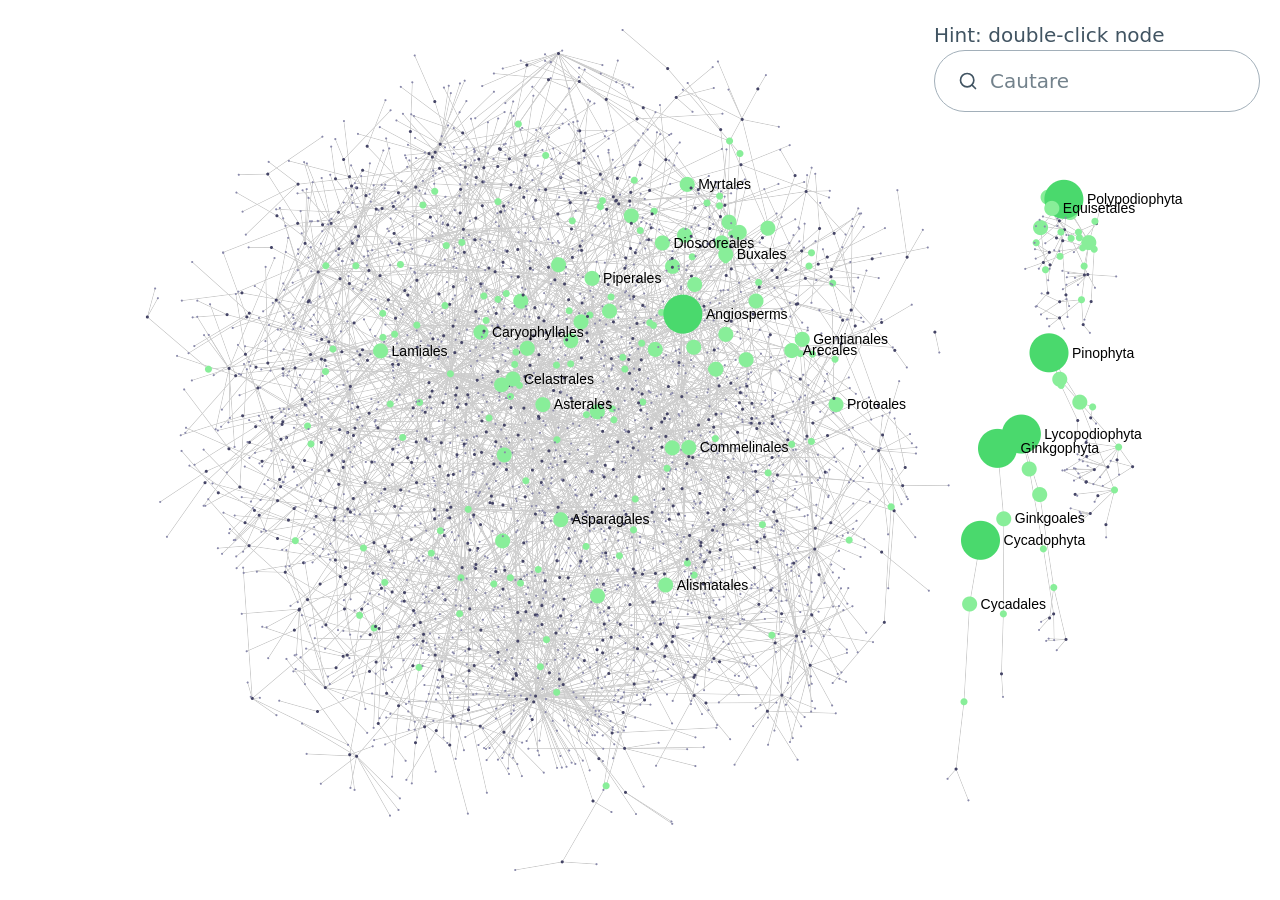
==== demo/plante/index.html @ c812eb7c "added plants demo" ====
<!DOCTYPE html>
<html lang="en">
  <head>
    <meta charset="utf-8" />
    <meta name="viewport" content="width=device-width, initial-scale=1" />

    <title>Plante RO (partial)</title>    
    <link rel="shortcut icon" href="data:image/x-icon;," type="image/x-icon">             
    <style>
      html, body {
	      height: 100%;
	      margin: 0;
      }
      #container {
        width: 100%;
        height: 100%;
        position: fixed;
        left: 0;
        top: 0;
      }      
      #search {
        position: absolute;
        right: 1em;
        top: 1em;
      }
    </style>
    <script type="module" crossorigin src="assets/index-CJ2AGxKn.js"></script>
    <link rel="stylesheet" crossorigin href="assets/index-cbaJXXWt.css">
  </head>

  <body>
    <div id="container"></div>    
    <div id="search">
      <div>Hint: double-click node</div>
      <input type="search" id="search-input" list="suggestions" placeholder="Cautare" />
      <datalist id="suggestions"></datalist>      
    </div>
  </body>
</html>
---- demo/plante/assets/index-cbaJXXWt.css ----
@charset "UTF-8";/*!
* Pico CSS v1.5.11 (https://picocss.com)
* Copyright 2019-2023 - Licensed under MIT
*/:root{--font-family:system-ui,-apple-system,"Segoe UI","Roboto","Ubuntu","Cantarell","Noto Sans",sans-serif,"Apple Color Emoji","Segoe UI Emoji","Segoe UI Symbol","Noto Color Emoji";--line-height:1.5;--font-weight:400;--font-size:16px;--border-radius:.25rem;--border-width:1px;--outline-width:3px;--spacing:1rem;--typography-spacing-vertical:1.5rem;--block-spacing-vertical:calc(var(--spacing) * 2);--block-spacing-horizontal:var(--spacing);--grid-spacing-vertical:0;--grid-spacing-horizontal:var(--spacing);--form-element-spacing-vertical:.75rem;--form-element-spacing-horizontal:1rem;--nav-element-spacing-vertical:1rem;--nav-element-spacing-horizontal:.5rem;--nav-link-spacing-vertical:.5rem;--nav-link-spacing-horizontal:.5rem;--form-label-font-weight:var(--font-weight);--transition:.2s ease-in-out;--modal-overlay-backdrop-filter:blur(.25rem)}@media (min-width:576px){:root{--font-size:17px}}@media (min-width:768px){:root{--font-size:18px}}@media (min-width:992px){:root{--font-size:19px}}@media (min-width:1200px){:root{--font-size:20px}}@media (min-width:576px){body>footer,body>header,body>main,section{--block-spacing-vertical:calc(var(--spacing) * 2.5)}}@media (min-width:768px){body>footer,body>header,body>main,section{--block-spacing-vertical:calc(var(--spacing) * 3)}}@media (min-width:992px){body>footer,body>header,body>main,section{--block-spacing-vertical:calc(var(--spacing) * 3.5)}}@media (min-width:1200px){body>footer,body>header,body>main,section{--block-spacing-vertical:calc(var(--spacing) * 4)}}@media (min-width:576px){article{--block-spacing-horizontal:calc(var(--spacing) * 1.25)}}@media (min-width:768px){article{--block-spacing-horizontal:calc(var(--spacing) * 1.5)}}@media (min-width:992px){article{--block-spacing-horizontal:calc(var(--spacing) * 1.75)}}@media (min-width:1200px){article{--block-spacing-horizontal:calc(var(--spacing) * 2)}}dialog>article{--block-spacing-vertical:calc(var(--spacing) * 2);--block-spacing-horizontal:var(--spacing)}@media (min-width:576px){dialog>article{--block-spacing-vertical:calc(var(--spacing) * 2.5);--block-spacing-horizontal:calc(var(--spacing) * 1.25)}}@media (min-width:768px){dialog>article{--block-spacing-vertical:calc(var(--spacing) * 3);--block-spacing-horizontal:calc(var(--spacing) * 1.5)}}a{--text-decoration:none}a.contrast,a.secondary{--text-decoration:underline}small{--font-size:.875em}h1,h2,h3,h4,h5,h6{--font-weight:700}h1{--font-size:2rem;--typography-spacing-vertical:3rem}h2{--font-size:1.75rem;--typography-spacing-vertical:2.625rem}h3{--font-size:1.5rem;--typography-spacing-vertical:2.25rem}h4{--font-size:1.25rem;--typography-spacing-vertical:1.874rem}h5{--font-size:1.125rem;--typography-spacing-vertical:1.6875rem}[type=checkbox],[type=radio]{--border-width:2px}[type=checkbox][role=switch],tfoot td,tfoot th,thead td,thead th{--border-width:3px}:not(thead,tfoot)>*>td{--font-size:.875em}code,kbd,pre,samp{--font-family:"Menlo","Consolas","Roboto Mono","Ubuntu Monospace","Noto Mono","Oxygen Mono","Liberation Mono",monospace,"Apple Color Emoji","Segoe UI Emoji","Segoe UI Symbol","Noto Color Emoji"}kbd{--font-weight:bolder}:root:not([data-theme=dark]),[data-theme=light]{--background-color:#fff;--color:hsl(205, 20%, 32%);--h1-color:hsl(205, 30%, 15%);--h2-color:#24333e;--h3-color:hsl(205, 25%, 23%);--h4-color:#374956;--h5-color:hsl(205, 20%, 32%);--h6-color:#4d606d;--muted-color:hsl(205, 10%, 50%);--muted-border-color:hsl(205, 20%, 94%);--primary:hsl(195, 85%, 41%);--primary-hover:hsl(195, 90%, 32%);--primary-focus:rgba(16, 149, 193, .125);--primary-inverse:#fff;--secondary:hsl(205, 15%, 41%);--secondary-hover:hsl(205, 20%, 32%);--secondary-focus:rgba(89, 107, 120, .125);--secondary-inverse:#fff;--contrast:hsl(205, 30%, 15%);--contrast-hover:#000;--contrast-focus:rgba(89, 107, 120, .125);--contrast-inverse:#fff;--mark-background-color:#fff2ca;--mark-color:#543a26;--ins-color:#388e3c;--del-color:#c62828;--blockquote-border-color:var(--muted-border-color);--blockquote-footer-color:var(--muted-color);--button-box-shadow:0 0 0 rgba(0, 0, 0, 0);--button-hover-box-shadow:0 0 0 rgba(0, 0, 0, 0);--form-element-background-color:transparent;--form-element-border-color:hsl(205, 14%, 68%);--form-element-color:var(--color);--form-element-placeholder-color:var(--muted-color);--form-element-active-background-color:transparent;--form-element-active-border-color:var(--primary);--form-element-focus-color:var(--primary-focus);--form-element-disabled-background-color:hsl(205, 18%, 86%);--form-element-disabled-border-color:hsl(205, 14%, 68%);--form-element-disabled-opacity:.5;--form-element-invalid-border-color:#c62828;--form-element-invalid-active-border-color:#d32f2f;--form-element-invalid-focus-color:rgba(211, 47, 47, .125);--form-element-valid-border-color:#388e3c;--form-element-valid-active-border-color:#43a047;--form-element-valid-focus-color:rgba(67, 160, 71, .125);--switch-background-color:hsl(205, 16%, 77%);--switch-color:var(--primary-inverse);--switch-checked-background-color:var(--primary);--range-border-color:hsl(205, 18%, 86%);--range-active-border-color:hsl(205, 16%, 77%);--range-thumb-border-color:var(--background-color);--range-thumb-color:var(--secondary);--range-thumb-hover-color:var(--secondary-hover);--range-thumb-active-color:var(--primary);--table-border-color:var(--muted-border-color);--table-row-stripped-background-color:#f6f8f9;--code-background-color:hsl(205, 20%, 94%);--code-color:var(--muted-color);--code-kbd-background-color:var(--contrast);--code-kbd-color:var(--contrast-inverse);--code-tag-color:hsl(330, 40%, 50%);--code-property-color:hsl(185, 40%, 40%);--code-value-color:hsl(40, 20%, 50%);--code-comment-color:hsl(205, 14%, 68%);--accordion-border-color:var(--muted-border-color);--accordion-close-summary-color:var(--color);--accordion-open-summary-color:var(--muted-color);--card-background-color:var(--background-color);--card-border-color:var(--muted-border-color);--card-box-shadow:.0145rem .029rem .174rem rgba(27, 40, 50, .01698),.0335rem .067rem .402rem rgba(27, 40, 50, .024),.0625rem .125rem .75rem rgba(27, 40, 50, .03),.1125rem .225rem 1.35rem rgba(27, 40, 50, .036),.2085rem .417rem 2.502rem rgba(27, 40, 50, .04302),.5rem 1rem 6rem rgba(27, 40, 50, .06),0 0 0 .0625rem rgba(27, 40, 50, .015);--card-sectionning-background-color:#fbfbfc;--dropdown-background-color:#fbfbfc;--dropdown-border-color:#e1e6eb;--dropdown-box-shadow:var(--card-box-shadow);--dropdown-color:var(--color);--dropdown-hover-background-color:hsl(205, 20%, 94%);--modal-overlay-background-color:rgba(213, 220, 226, .7);--progress-background-color:hsl(205, 18%, 86%);--progress-color:var(--primary);--loading-spinner-opacity:.5;--tooltip-background-color:var(--contrast);--tooltip-color:var(--contrast-inverse);--icon-checkbox:url("data:image/svg+xml,%3Csvg xmlns='http://www.w3.org/2000/svg' width='24' height='24' viewBox='0 0 24 24' fill='none' stroke='rgb(255, 255, 255)' stroke-width='4' stroke-linecap='round' stroke-linejoin='round'%3E%3Cpolyline points='20 6 9 17 4 12'%3E%3C/polyline%3E%3C/svg%3E");--icon-chevron:url("data:image/svg+xml,%3Csvg xmlns='http://www.w3.org/2000/svg' width='24' height='24' viewBox='0 0 24 24' fill='none' stroke='rgb(65, 84, 98)' stroke-width='2' stroke-linecap='round' stroke-linejoin='round'%3E%3Cpolyline points='6 9 12 15 18 9'%3E%3C/polyline%3E%3C/svg%3E");--icon-chevron-button:url("data:image/svg+xml,%3Csvg xmlns='http://www.w3.org/2000/svg' width='24' height='24' viewBox='0 0 24 24' fill='none' stroke='rgb(255, 255, 255)' stroke-width='2' stroke-linecap='round' stroke-linejoin='round'%3E%3Cpolyline points='6 9 12 15 18 9'%3E%3C/polyline%3E%3C/svg%3E");--icon-chevron-button-inverse:url("data:image/svg+xml,%3Csvg xmlns='http://www.w3.org/2000/svg' width='24' height='24' viewBox='0 0 24 24' fill='none' stroke='rgb(255, 255, 255)' stroke-width='2' stroke-linecap='round' stroke-linejoin='round'%3E%3Cpolyline points='6 9 12 15 18 9'%3E%3C/polyline%3E%3C/svg%3E");--icon-close:url("data:image/svg+xml,%3Csvg xmlns='http://www.w3.org/2000/svg' width='24' height='24' viewBox='0 0 24 24' fill='none' stroke='rgb(115, 130, 140)' stroke-width='4' stroke-linecap='round' stroke-linejoin='round'%3E%3Cline x1='18' y1='6' x2='6' y2='18'%3E%3C/line%3E%3Cline x1='6' y1='6' x2='18' y2='18'%3E%3C/line%3E%3C/svg%3E");--icon-date:url("data:image/svg+xml,%3Csvg xmlns='http://www.w3.org/2000/svg' width='24' height='24' viewBox='0 0 24 24' fill='none' stroke='rgb(65, 84, 98)' stroke-width='2' stroke-linecap='round' stroke-linejoin='round'%3E%3Crect x='3' y='4' width='18' height='18' rx='2' ry='2'%3E%3C/rect%3E%3Cline x1='16' y1='2' x2='16' y2='6'%3E%3C/line%3E%3Cline x1='8' y1='2' x2='8' y2='6'%3E%3C/line%3E%3Cline x1='3' y1='10' x2='21' y2='10'%3E%3C/line%3E%3C/svg%3E");--icon-invalid:url("data:image/svg+xml,%3Csvg xmlns='http://www.w3.org/2000/svg' width='24' height='24' viewBox='0 0 24 24' fill='none' stroke='rgb(198, 40, 40)' stroke-width='2' stroke-linecap='round' stroke-linejoin='round'%3E%3Ccircle cx='12' cy='12' r='10'%3E%3C/circle%3E%3Cline x1='12' y1='8' x2='12' y2='12'%3E%3C/line%3E%3Cline x1='12' y1='16' x2='12.01' y2='16'%3E%3C/line%3E%3C/svg%3E");--icon-minus:url("data:image/svg+xml,%3Csvg xmlns='http://www.w3.org/2000/svg' width='24' height='24' viewBox='0 0 24 24' fill='none' stroke='rgb(255, 255, 255)' stroke-width='4' stroke-linecap='round' stroke-linejoin='round'%3E%3Cline x1='5' y1='12' x2='19' y2='12'%3E%3C/line%3E%3C/svg%3E");--icon-search:url("data:image/svg+xml,%3Csvg xmlns='http://www.w3.org/2000/svg' width='24' height='24' viewBox='0 0 24 24' fill='none' stroke='rgb(65, 84, 98)' stroke-width='2' stroke-linecap='round' stroke-linejoin='round'%3E%3Ccircle cx='11' cy='11' r='8'%3E%3C/circle%3E%3Cline x1='21' y1='21' x2='16.65' y2='16.65'%3E%3C/line%3E%3C/svg%3E");--icon-time:url("data:image/svg+xml,%3Csvg xmlns='http://www.w3.org/2000/svg' width='24' height='24' viewBox='0 0 24 24' fill='none' stroke='rgb(65, 84, 98)' stroke-width='2' stroke-linecap='round' stroke-linejoin='round'%3E%3Ccircle cx='12' cy='12' r='10'%3E%3C/circle%3E%3Cpolyline points='12 6 12 12 16 14'%3E%3C/polyline%3E%3C/svg%3E");--icon-valid:url("data:image/svg+xml,%3Csvg xmlns='http://www.w3.org/2000/svg' width='24' height='24' viewBox='0 0 24 24' fill='none' stroke='rgb(56, 142, 60)' stroke-width='3' stroke-linecap='round' stroke-linejoin='round'%3E%3Cpolyline points='20 6 9 17 4 12'%3E%3C/polyline%3E%3C/svg%3E");color-scheme:light}@media only screen and (prefers-color-scheme:dark){:root:not([data-theme]){--background-color:#11191f;--color:hsl(205, 16%, 77%);--h1-color:hsl(205, 20%, 94%);--h2-color:#e1e6eb;--h3-color:hsl(205, 18%, 86%);--h4-color:#c8d1d8;--h5-color:hsl(205, 16%, 77%);--h6-color:#afbbc4;--muted-color:hsl(205, 10%, 50%);--muted-border-color:#1f2d38;--primary:hsl(195, 85%, 41%);--primary-hover:hsl(195, 80%, 50%);--primary-focus:rgba(16, 149, 193, .25);--primary-inverse:#fff;--secondary:hsl(205, 15%, 41%);--secondary-hover:hsl(205, 10%, 50%);--secondary-focus:rgba(115, 130, 140, .25);--secondary-inverse:#fff;--contrast:hsl(205, 20%, 94%);--contrast-hover:#fff;--contrast-focus:rgba(115, 130, 140, .25);--contrast-inverse:#000;--mark-background-color:#d1c284;--mark-color:#11191f;--ins-color:#388e3c;--del-color:#c62828;--blockquote-border-color:var(--muted-border-color);--blockquote-footer-color:var(--muted-color);--button-box-shadow:0 0 0 rgba(0, 0, 0, 0);--button-hover-box-shadow:0 0 0 rgba(0, 0, 0, 0);--form-element-background-color:#11191f;--form-element-border-color:#374956;--form-element-color:var(--color);--form-element-placeholder-color:var(--muted-color);--form-element-active-background-color:var(--form-element-background-color);--form-element-active-border-color:var(--primary);--form-element-focus-color:var(--primary-focus);--form-element-disabled-background-color:hsl(205, 25%, 23%);--form-element-disabled-border-color:hsl(205, 20%, 32%);--form-element-disabled-opacity:.5;--form-element-invalid-border-color:#b71c1c;--form-element-invalid-active-border-color:#c62828;--form-element-invalid-focus-color:rgba(198, 40, 40, .25);--form-element-valid-border-color:#2e7d32;--form-element-valid-active-border-color:#388e3c;--form-element-valid-focus-color:rgba(56, 142, 60, .25);--switch-background-color:#374956;--switch-color:var(--primary-inverse);--switch-checked-background-color:var(--primary);--range-border-color:#24333e;--range-active-border-color:hsl(205, 25%, 23%);--range-thumb-border-color:var(--background-color);--range-thumb-color:var(--secondary);--range-thumb-hover-color:var(--secondary-hover);--range-thumb-active-color:var(--primary);--table-border-color:var(--muted-border-color);--table-row-stripped-background-color:rgba(115, 130, 140, .05);--code-background-color:#18232c;--code-color:var(--muted-color);--code-kbd-background-color:var(--contrast);--code-kbd-color:var(--contrast-inverse);--code-tag-color:hsl(330, 30%, 50%);--code-property-color:hsl(185, 30%, 50%);--code-value-color:hsl(40, 10%, 50%);--code-comment-color:#4d606d;--accordion-border-color:var(--muted-border-color);--accordion-active-summary-color:var(--primary);--accordion-close-summary-color:var(--color);--accordion-open-summary-color:var(--muted-color);--card-background-color:#141e26;--card-border-color:var(--card-background-color);--card-box-shadow:.0145rem .029rem .174rem rgba(0, 0, 0, .01698),.0335rem .067rem .402rem rgba(0, 0, 0, .024),.0625rem .125rem .75rem rgba(0, 0, 0, .03),.1125rem .225rem 1.35rem rgba(0, 0, 0, .036),.2085rem .417rem 2.502rem rgba(0, 0, 0, .04302),.5rem 1rem 6rem rgba(0, 0, 0, .06),0 0 0 .0625rem rgba(0, 0, 0, .015);--card-sectionning-background-color:#18232c;--dropdown-background-color:hsl(205, 30%, 15%);--dropdown-border-color:#24333e;--dropdown-box-shadow:var(--card-box-shadow);--dropdown-color:var(--color);--dropdown-hover-background-color:rgba(36, 51, 62, .75);--modal-overlay-background-color:rgba(36, 51, 62, .8);--progress-background-color:#24333e;--progress-color:var(--primary);--loading-spinner-opacity:.5;--tooltip-background-color:var(--contrast);--tooltip-color:var(--contrast-inverse);--icon-checkbox:url("data:image/svg+xml,%3Csvg xmlns='http://www.w3.org/2000/svg' width='24' height='24' viewBox='0 0 24 24' fill='none' stroke='rgb(255, 255, 255)' stroke-width='4' stroke-linecap='round' stroke-linejoin='round'%3E%3Cpolyline points='20 6 9 17 4 12'%3E%3C/polyline%3E%3C/svg%3E");--icon-chevron:url("data:image/svg+xml,%3Csvg xmlns='http://www.w3.org/2000/svg' width='24' height='24' viewBox='0 0 24 24' fill='none' stroke='rgb(162, 175, 185)' stroke-width='2' stroke-linecap='round' stroke-linejoin='round'%3E%3Cpolyline points='6 9 12 15 18 9'%3E%3C/polyline%3E%3C/svg%3E");--icon-chevron-button:url("data:image/svg+xml,%3Csvg xmlns='http://www.w3.org/2000/svg' width='24' height='24' viewBox='0 0 24 24' fill='none' stroke='rgb(255, 255, 255)' stroke-width='2' stroke-linecap='round' stroke-linejoin='round'%3E%3Cpolyline points='6 9 12 15 18 9'%3E%3C/polyline%3E%3C/svg%3E");--icon-chevron-button-inverse:url("data:image/svg+xml,%3Csvg xmlns='http://www.w3.org/2000/svg' width='24' height='24' viewBox='0 0 24 24' fill='none' stroke='rgb(0, 0, 0)' stroke-width='2' stroke-linecap='round' stroke-linejoin='round'%3E%3Cpolyline points='6 9 12 15 18 9'%3E%3C/polyline%3E%3C/svg%3E");--icon-close:url("data:image/svg+xml,%3Csvg xmlns='http://www.w3.org/2000/svg' width='24' height='24' viewBox='0 0 24 24' fill='none' stroke='rgb(115, 130, 140)' stroke-width='4' stroke-linecap='round' stroke-linejoin='round'%3E%3Cline x1='18' y1='6' x2='6' y2='18'%3E%3C/line%3E%3Cline x1='6' y1='6' x2='18' y2='18'%3E%3C/line%3E%3C/svg%3E");--icon-date:url("data:image/svg+xml,%3Csvg xmlns='http://www.w3.org/2000/svg' width='24' height='24' viewBox='0 0 24 24' fill='none' stroke='rgb(162, 175, 185)' stroke-width='2' stroke-linecap='round' stroke-linejoin='round'%3E%3Crect x='3' y='4' width='18' height='18' rx='2' ry='2'%3E%3C/rect%3E%3Cline x1='16' y1='2' x2='16' y2='6'%3E%3C/line%3E%3Cline x1='8' y1='2' x2='8' y2='6'%3E%3C/line%3E%3Cline x1='3' y1='10' x2='21' y2='10'%3E%3C/line%3E%3C/svg%3E");--icon-invalid:url("data:image/svg+xml,%3Csvg xmlns='http://www.w3.org/2000/svg' width='24' height='24' viewBox='0 0 24 24' fill='none' stroke='rgb(183, 28, 28)' stroke-width='2' stroke-linecap='round' stroke-linejoin='round'%3E%3Ccircle cx='12' cy='12' r='10'%3E%3C/circle%3E%3Cline x1='12' y1='8' x2='12' y2='12'%3E%3C/line%3E%3Cline x1='12' y1='16' x2='12.01' y2='16'%3E%3C/line%3E%3C/svg%3E");--icon-minus:url("data:image/svg+xml,%3Csvg xmlns='http://www.w3.org/2000/svg' width='24' height='24' viewBox='0 0 24 24' fill='none' stroke='rgb(255, 255, 255)' stroke-width='4' stroke-linecap='round' stroke-linejoin='round'%3E%3Cline x1='5' y1='12' x2='19' y2='12'%3E%3C/line%3E%3C/svg%3E");--icon-search:url("data:image/svg+xml,%3Csvg xmlns='http://www.w3.org/2000/svg' width='24' height='24' viewBox='0 0 24 24' fill='none' stroke='rgb(162, 175, 185)' stroke-width='2' stroke-linecap='round' stroke-linejoin='round'%3E%3Ccircle cx='11' cy='11' r='8'%3E%3C/circle%3E%3Cline x1='21' y1='21' x2='16.65' y2='16.65'%3E%3C/line%3E%3C/svg%3E");--icon-time:url("data:image/svg+xml,%3Csvg xmlns='http://www.w3.org/2000/svg' width='24' height='24' viewBox='0 0 24 24' fill='none' stroke='rgb(162, 175, 185)' stroke-width='2' stroke-linecap='round' stroke-linejoin='round'%3E%3Ccircle cx='12' cy='12' r='10'%3E%3C/circle%3E%3Cpolyline points='12 6 12 12 16 14'%3E%3C/polyline%3E%3C/svg%3E");--icon-valid:url("data:image/svg+xml,%3Csvg xmlns='http://www.w3.org/2000/svg' width='24' height='24' viewBox='0 0 24 24' fill='none' stroke='rgb(46, 125, 50)' stroke-width='3' stroke-linecap='round' stroke-linejoin='round'%3E%3Cpolyline points='20 6 9 17 4 12'%3E%3C/polyline%3E%3C/svg%3E");color-scheme:dark}}[data-theme=dark]{--background-color:#11191f;--color:hsl(205, 16%, 77%);--h1-color:hsl(205, 20%, 94%);--h2-color:#e1e6eb;--h3-color:hsl(205, 18%, 86%);--h4-color:#c8d1d8;--h5-color:hsl(205, 16%, 77%);--h6-color:#afbbc4;--muted-color:hsl(205, 10%, 50%);--muted-border-color:#1f2d38;--primary:hsl(195, 85%, 41%);--primary-hover:hsl(195, 80%, 50%);--primary-focus:rgba(16, 149, 193, .25);--primary-inverse:#fff;--secondary:hsl(205, 15%, 41%);--secondary-hover:hsl(205, 10%, 50%);--secondary-focus:rgba(115, 130, 140, .25);--secondary-inverse:#fff;--contrast:hsl(205, 20%, 94%);--contrast-hover:#fff;--contrast-focus:rgba(115, 130, 140, .25);--contrast-inverse:#000;--mark-background-color:#d1c284;--mark-color:#11191f;--ins-color:#388e3c;--del-color:#c62828;--blockquote-border-color:var(--muted-border-color);--blockquote-footer-color:var(--muted-color);--button-box-shadow:0 0 0 rgba(0, 0, 0, 0);--button-hover-box-shadow:0 0 0 rgba(0, 0, 0, 0);--form-element-background-color:#11191f;--form-element-border-color:#374956;--form-element-color:var(--color);--form-element-placeholder-color:var(--muted-color);--form-element-active-background-color:var(--form-element-background-color);--form-element-active-border-color:var(--primary);--form-element-focus-color:var(--primary-focus);--form-element-disabled-background-color:hsl(205, 25%, 23%);--form-element-disabled-border-color:hsl(205, 20%, 32%);--form-element-disabled-opacity:.5;--form-element-invalid-border-color:#b71c1c;--form-element-invalid-active-border-color:#c62828;--form-element-invalid-focus-color:rgba(198, 40, 40, .25);--form-element-valid-border-color:#2e7d32;--form-element-valid-active-border-color:#388e3c;--form-element-valid-focus-color:rgba(56, 142, 60, .25);--switch-background-color:#374956;--switch-color:var(--primary-inverse);--switch-checked-background-color:var(--primary);--range-border-color:#24333e;--range-active-border-color:hsl(205, 25%, 23%);--range-thumb-border-color:var(--background-color);--range-thumb-color:var(--secondary);--range-thumb-hover-color:var(--secondary-hover);--range-thumb-active-color:var(--primary);--table-border-color:var(--muted-border-color);--table-row-stripped-background-color:rgba(115, 130, 140, .05);--code-background-color:#18232c;--code-color:var(--muted-color);--code-kbd-background-color:var(--contrast);--code-kbd-color:var(--contrast-inverse);--code-tag-color:hsl(330, 30%, 50%);--code-property-color:hsl(185, 30%, 50%);--code-value-color:hsl(40, 10%, 50%);--code-comment-color:#4d606d;--accordion-border-color:var(--muted-border-color);--accordion-active-summary-color:var(--primary);--accordion-close-summary-color:var(--color);--accordion-open-summary-color:var(--muted-color);--card-background-color:#141e26;--card-border-color:var(--card-background-color);--card-box-shadow:.0145rem .029rem .174rem rgba(0, 0, 0, .01698),.0335rem .067rem .402rem rgba(0, 0, 0, .024),.0625rem .125rem .75rem rgba(0, 0, 0, .03),.1125rem .225rem 1.35rem rgba(0, 0, 0, .036),.2085rem .417rem 2.502rem rgba(0, 0, 0, .04302),.5rem 1rem 6rem rgba(0, 0, 0, .06),0 0 0 .0625rem rgba(0, 0, 0, .015);--card-sectionning-background-color:#18232c;--dropdown-background-color:hsl(205, 30%, 15%);--dropdown-border-color:#24333e;--dropdown-box-shadow:var(--card-box-shadow);--dropdown-color:var(--color);--dropdown-hover-background-color:rgba(36, 51, 62, .75);--modal-overlay-background-color:rgba(36, 51, 62, .8);--progress-background-color:#24333e;--progress-color:var(--primary);--loading-spinner-opacity:.5;--tooltip-background-color:var(--contrast);--tooltip-color:var(--contrast-inverse);--icon-checkbox:url("data:image/svg+xml,%3Csvg xmlns='http://www.w3.org/2000/svg' width='24' height='24' viewBox='0 0 24 24' fill='none' stroke='rgb(255, 255, 255)' stroke-width='4' stroke-linecap='round' stroke-linejoin='round'%3E%3Cpolyline points='20 6 9 17 4 12'%3E%3C/polyline%3E%3C/svg%3E");--icon-chevron:url("data:image/svg+xml,%3Csvg xmlns='http://www.w3.org/2000/svg' width='24' height='24' viewBox='0 0 24 24' fill='none' stroke='rgb(162, 175, 185)' stroke-width='2' stroke-linecap='round' stroke-linejoin='round'%3E%3Cpolyline points='6 9 12 15 18 9'%3E%3C/polyline%3E%3C/svg%3E");--icon-chevron-button:url("data:image/svg+xml,%3Csvg xmlns='http://www.w3.org/2000/svg' width='24' height='24' viewBox='0 0 24 24' fill='none' stroke='rgb(255, 255, 255)' stroke-width='2' stroke-linecap='round' stroke-linejoin='round'%3E%3Cpolyline points='6 9 12 15 18 9'%3E%3C/polyline%3E%3C/svg%3E");--icon-chevron-button-inverse:url("data:image/svg+xml,%3Csvg xmlns='http://www.w3.org/2000/svg' width='24' height='24' viewBox='0 0 24 24' fill='none' stroke='rgb(0, 0, 0)' stroke-width='2' stroke-linecap='round' stroke-linejoin='round'%3E%3Cpolyline points='6 9 12 15 18 9'%3E%3C/polyline%3E%3C/svg%3E");--icon-close:url("data:image/svg+xml,%3Csvg xmlns='http://www.w3.org/2000/svg' width='24' height='24' viewBox='0 0 24 24' fill='none' stroke='rgb(115, 130, 140)' stroke-width='4' stroke-linecap='round' stroke-linejoin='round'%3E%3Cline x1='18' y1='6' x2='6' y2='18'%3E%3C/line%3E%3Cline x1='6' y1='6' x2='18' y2='18'%3E%3C/line%3E%3C/svg%3E");--icon-date:url("data:image/svg+xml,%3Csvg xmlns='http://www.w3.org/2000/svg' width='24' height='24' viewBox='0 0 24 24' fill='none' stroke='rgb(162, 175, 185)' stroke-width='2' stroke-linecap='round' stroke-linejoin='round'%3E%3Crect x='3' y='4' width='18' height='18' rx='2' ry='2'%3E%3C/rect%3E%3Cline x1='16' y1='2' x2='16' y2='6'%3E%3C/line%3E%3Cline x1='8' y1='2' x2='8' y2='6'%3E%3C/line%3E%3Cline x1='3' y1='10' x2='21' y2='10'%3E%3C/line%3E%3C/svg%3E");--icon-invalid:url("data:image/svg+xml,%3Csvg xmlns='http://www.w3.org/2000/svg' width='24' height='24' viewBox='0 0 24 24' fill='none' stroke='rgb(183, 28, 28)' stroke-width='2' stroke-linecap='round' stroke-linejoin='round'%3E%3Ccircle cx='12' cy='12' r='10'%3E%3C/circle%3E%3Cline x1='12' y1='8' x2='12' y2='12'%3E%3C/line%3E%3Cline x1='12' y1='16' x2='12.01' y2='16'%3E%3C/line%3E%3C/svg%3E");--icon-minus:url("data:image/svg+xml,%3Csvg xmlns='http://www.w3.org/2000/svg' width='24' height='24' viewBox='0 0 24 24' fill='none' stroke='rgb(255, 255, 255)' stroke-width='4' stroke-linecap='round' stroke-linejoin='round'%3E%3Cline x1='5' y1='12' x2='19' y2='12'%3E%3C/line%3E%3C/svg%3E");--icon-search:url("data:image/svg+xml,%3Csvg xmlns='http://www.w3.org/2000/svg' width='24' height='24' viewBox='0 0 24 24' fill='none' stroke='rgb(162, 175, 185)' stroke-width='2' stroke-linecap='round' stroke-linejoin='round'%3E%3Ccircle cx='11' cy='11' r='8'%3E%3C/circle%3E%3Cline x1='21' y1='21' x2='16.65' y2='16.65'%3E%3C/line%3E%3C/svg%3E");--icon-time:url("data:image/svg+xml,%3Csvg xmlns='http://www.w3.org/2000/svg' width='24' height='24' viewBox='0 0 24 24' fill='none' stroke='rgb(162, 175, 185)' stroke-width='2' stroke-linecap='round' stroke-linejoin='round'%3E%3Ccircle cx='12' cy='12' r='10'%3E%3C/circle%3E%3Cpolyline points='12 6 12 12 16 14'%3E%3C/polyline%3E%3C/svg%3E");--icon-valid:url("data:image/svg+xml,%3Csvg xmlns='http://www.w3.org/2000/svg' width='24' height='24' viewBox='0 0 24 24' fill='none' stroke='rgb(46, 125, 50)' stroke-width='3' stroke-linecap='round' stroke-linejoin='round'%3E%3Cpolyline points='20 6 9 17 4 12'%3E%3C/polyline%3E%3C/svg%3E");color-scheme:dark}[type=checkbox],[type=radio],[type=range],progress{accent-color:var(--primary)}*,:after,:before{box-sizing:border-box;background-repeat:no-repeat}:after,:before{text-decoration:inherit;vertical-align:inherit}:where(:root){-webkit-tap-highlight-color:transparent;-webkit-text-size-adjust:100%;-moz-text-size-adjust:100%;text-size-adjust:100%;background-color:var(--background-color);color:var(--color);font-weight:var(--font-weight);font-size:var(--font-size);line-height:var(--line-height);font-family:var(--font-family);text-rendering:optimizeLegibility;overflow-wrap:break-word;cursor:default;-moz-tab-size:4;-o-tab-size:4;tab-size:4}main{display:block}body{width:100%;margin:0}body>footer,body>header,body>main{width:100%;margin-right:auto;margin-left:auto;padding:var(--block-spacing-vertical) 0}.container,.container-fluid{width:100%;margin-right:auto;margin-left:auto;padding-right:var(--spacing);padding-left:var(--spacing)}@media (min-width:576px){.container{max-width:510px;padding-right:0;padding-left:0}}@media (min-width:768px){.container{max-width:700px}}@media (min-width:992px){.container{max-width:920px}}@media (min-width:1200px){.container{max-width:1130px}}section{margin-bottom:var(--block-spacing-vertical)}.grid{grid-column-gap:var(--grid-spacing-horizontal);grid-row-gap:var(--grid-spacing-vertical);display:grid;grid-template-columns:1fr;margin:0}@media (min-width:992px){.grid{grid-template-columns:repeat(auto-fit,minmax(0%,1fr))}}.grid>*{min-width:0}figure{display:block;margin:0;padding:0;overflow-x:auto}figure figcaption{padding:calc(var(--spacing) * .5) 0;color:var(--muted-color)}b,strong{font-weight:bolder}sub,sup{position:relative;font-size:.75em;line-height:0;vertical-align:baseline}sub{bottom:-.25em}sup{top:-.5em}address,blockquote,dl,figure,form,ol,p,pre,table,ul{margin-top:0;margin-bottom:var(--typography-spacing-vertical);color:var(--color);font-style:normal;font-weight:var(--font-weight);font-size:var(--font-size)}[role=link],a{--color:var(--primary);--background-color:transparent;outline:0;background-color:var(--background-color);color:var(--color);-webkit-text-decoration:var(--text-decoration);text-decoration:var(--text-decoration);transition:background-color var(--transition),color var(--transition),box-shadow var(--transition),-webkit-text-decoration var(--transition);transition:background-color var(--transition),color var(--transition),text-decoration var(--transition),box-shadow var(--transition);transition:background-color var(--transition),color var(--transition),text-decoration var(--transition),box-shadow var(--transition),-webkit-text-decoration var(--transition)}[role=link]:is([aria-current],:hover,:active,:focus),a:is([aria-current],:hover,:active,:focus){--color:var(--primary-hover);--text-decoration:underline}[role=link]:focus,a:focus{--background-color:var(--primary-focus)}[role=link].secondary,a.secondary{--color:var(--secondary)}[role=link].secondary:is([aria-current],:hover,:active,:focus),a.secondary:is([aria-current],:hover,:active,:focus){--color:var(--secondary-hover)}[role=link].secondary:focus,a.secondary:focus{--background-color:var(--secondary-focus)}[role=link].contrast,a.contrast{--color:var(--contrast)}[role=link].contrast:is([aria-current],:hover,:active,:focus),a.contrast:is([aria-current],:hover,:active,:focus){--color:var(--contrast-hover)}[role=link].contrast:focus,a.contrast:focus{--background-color:var(--contrast-focus)}h1,h2,h3,h4,h5,h6{margin-top:0;margin-bottom:var(--typography-spacing-vertical);color:var(--color);font-weight:var(--font-weight);font-size:var(--font-size);font-family:var(--font-family)}h1{--color:var(--h1-color)}h2{--color:var(--h2-color)}h3{--color:var(--h3-color)}h4{--color:var(--h4-color)}h5{--color:var(--h5-color)}h6{--color:var(--h6-color)}:where(address,blockquote,dl,figure,form,ol,p,pre,table,ul)~:is(h1,h2,h3,h4,h5,h6){margin-top:var(--typography-spacing-vertical)}.headings,hgroup{margin-bottom:var(--typography-spacing-vertical)}.headings>*,hgroup>*{margin-bottom:0}.headings>:last-child,hgroup>:last-child{--color:var(--muted-color);--font-weight:unset;font-size:1rem;font-family:unset}p{margin-bottom:var(--typography-spacing-vertical)}small{font-size:var(--font-size)}:where(dl,ol,ul){padding-right:0;padding-left:var(--spacing);padding-inline-start:var(--spacing);padding-inline-end:0}:where(dl,ol,ul) li{margin-bottom:calc(var(--typography-spacing-vertical) * .25)}:where(dl,ol,ul) :is(dl,ol,ul){margin:0;margin-top:calc(var(--typography-spacing-vertical) * .25)}ul li{list-style:square}mark{padding:.125rem .25rem;background-color:var(--mark-background-color);color:var(--mark-color);vertical-align:baseline}blockquote{display:block;margin:var(--typography-spacing-vertical) 0;padding:var(--spacing);border-right:none;border-left:.25rem solid var(--blockquote-border-color);border-inline-start:.25rem solid var(--blockquote-border-color);border-inline-end:none}blockquote footer{margin-top:calc(var(--typography-spacing-vertical) * .5);color:var(--blockquote-footer-color)}abbr[title]{border-bottom:1px dotted;text-decoration:none;cursor:help}ins{color:var(--ins-color);text-decoration:none}del{color:var(--del-color)}::-moz-selection{background-color:var(--primary-focus)}::selection{background-color:var(--primary-focus)}:where(audio,canvas,iframe,img,svg,video){vertical-align:middle}audio,video{display:inline-block}audio:not([controls]){display:none;height:0}:where(iframe){border-style:none}img{max-width:100%;height:auto;border-style:none}:where(svg:not([fill])){fill:currentColor}svg:not(:root){overflow:hidden}button{margin:0;overflow:visible;font-family:inherit;text-transform:none}[type=button],[type=reset],[type=submit],button{-webkit-appearance:button}button{display:block;width:100%;margin-bottom:var(--spacing)}[role=button]{display:inline-block;text-decoration:none}[role=button],button,input[type=button],input[type=reset],input[type=submit]{--background-color:var(--primary);--border-color:var(--primary);--color:var(--primary-inverse);--box-shadow:var(--button-box-shadow, 0 0 0 rgba(0, 0, 0, 0));padding:var(--form-element-spacing-vertical) var(--form-element-spacing-horizontal);border:var(--border-width) solid var(--border-color);border-radius:var(--border-radius);outline:0;background-color:var(--background-color);box-shadow:var(--box-shadow);color:var(--color);font-weight:var(--font-weight);font-size:1rem;line-height:var(--line-height);text-align:center;cursor:pointer;transition:background-color var(--transition),border-color var(--transition),color var(--transition),box-shadow var(--transition)}[role=button]:is([aria-current],:hover,:active,:focus),button:is([aria-current],:hover,:active,:focus),input[type=button]:is([aria-current],:hover,:active,:focus),input[type=reset]:is([aria-current],:hover,:active,:focus),input[type=submit]:is([aria-current],:hover,:active,:focus){--background-color:var(--primary-hover);--border-color:var(--primary-hover);--box-shadow:var(--button-hover-box-shadow, 0 0 0 rgba(0, 0, 0, 0));--color:var(--primary-inverse)}[role=button]:focus,button:focus,input[type=button]:focus,input[type=reset]:focus,input[type=submit]:focus{--box-shadow:var(--button-hover-box-shadow, 0 0 0 rgba(0, 0, 0, 0)),0 0 0 var(--outline-width) var(--primary-focus)}:is(button,input[type=submit],input[type=button],[role=button]).secondary,input[type=reset]{--background-color:var(--secondary);--border-color:var(--secondary);--color:var(--secondary-inverse);cursor:pointer}:is(button,input[type=submit],input[type=button],[role=button]).secondary:is([aria-current],:hover,:active,:focus),input[type=reset]:is([aria-current],:hover,:active,:focus){--background-color:var(--secondary-hover);--border-color:var(--secondary-hover);--color:var(--secondary-inverse)}:is(button,input[type=submit],input[type=button],[role=button]).secondary:focus,input[type=reset]:focus{--box-shadow:var(--button-hover-box-shadow, 0 0 0 rgba(0, 0, 0, 0)),0 0 0 var(--outline-width) var(--secondary-focus)}:is(button,input[type=submit],input[type=button],[role=button]).contrast{--background-color:var(--contrast);--border-color:var(--contrast);--color:var(--contrast-inverse)}:is(button,input[type=submit],input[type=button],[role=button]).contrast:is([aria-current],:hover,:active,:focus){--background-color:var(--contrast-hover);--border-color:var(--contrast-hover);--color:var(--contrast-inverse)}:is(button,input[type=submit],input[type=button],[role=button]).contrast:focus{--box-shadow:var(--button-hover-box-shadow, 0 0 0 rgba(0, 0, 0, 0)),0 0 0 var(--outline-width) var(--contrast-focus)}:is(button,input[type=submit],input[type=button],[role=button]).outline,input[type=reset].outline{--background-color:transparent;--color:var(--primary)}:is(button,input[type=submit],input[type=button],[role=button]).outline:is([aria-current],:hover,:active,:focus),input[type=reset].outline:is([aria-current],:hover,:active,:focus){--background-color:transparent;--color:var(--primary-hover)}:is(button,input[type=submit],input[type=button],[role=button]).outline.secondary,input[type=reset].outline{--color:var(--secondary)}:is(button,input[type=submit],input[type=button],[role=button]).outline.secondary:is([aria-current],:hover,:active,:focus),input[type=reset].outline:is([aria-current],:hover,:active,:focus){--color:var(--secondary-hover)}:is(button,input[type=submit],input[type=button],[role=button]).outline.contrast{--color:var(--contrast)}:is(button,input[type=submit],input[type=button],[role=button]).outline.contrast:is([aria-current],:hover,:active,:focus){--color:var(--contrast-hover)}:where(button,[type=submit],[type=button],[type=reset],[role=button])[disabled],:where(fieldset[disabled]) :is(button,[type=submit],[type=button],[type=reset],[role=button]),a[role=button]:not([href]){opacity:.5;pointer-events:none}input,optgroup,select,textarea{margin:0;font-size:1rem;line-height:var(--line-height);font-family:inherit;letter-spacing:inherit}input{overflow:visible}select{text-transform:none}legend{max-width:100%;padding:0;color:inherit;white-space:normal}textarea{overflow:auto}[type=checkbox],[type=radio]{padding:0}::-webkit-inner-spin-button,::-webkit-outer-spin-button{height:auto}[type=search]{-webkit-appearance:textfield;outline-offset:-2px}[type=search]::-webkit-search-decoration{-webkit-appearance:none}::-webkit-file-upload-button{-webkit-appearance:button;font:inherit}::-moz-focus-inner{padding:0;border-style:none}:-moz-focusring{outline:0}:-moz-ui-invalid{box-shadow:none}::-ms-expand{display:none}[type=file],[type=range]{padding:0;border-width:0}input:not([type=checkbox],[type=radio],[type=range]){height:calc(1rem * var(--line-height) + var(--form-element-spacing-vertical) * 2 + var(--border-width) * 2)}fieldset{margin:0;margin-bottom:var(--spacing);padding:0;border:0}fieldset legend,label{display:block;margin-bottom:calc(var(--spacing) * .25);font-weight:var(--form-label-font-weight,var(--font-weight))}input:not([type=checkbox],[type=radio]),select,textarea{width:100%}input:not([type=checkbox],[type=radio],[type=range],[type=file]),select,textarea{-webkit-appearance:none;-moz-appearance:none;appearance:none;padding:var(--form-element-spacing-vertical) var(--form-element-spacing-horizontal)}input,select,textarea{--background-color:var(--form-element-background-color);--border-color:var(--form-element-border-color);--color:var(--form-element-color);--box-shadow:none;border:var(--border-width) solid var(--border-color);border-radius:var(--border-radius);outline:0;background-color:var(--background-color);box-shadow:var(--box-shadow);color:var(--color);font-weight:var(--font-weight);transition:background-color var(--transition),border-color var(--transition),color var(--transition),box-shadow var(--transition)}:where(select,textarea):is(:active,:focus),input:not([type=submit],[type=button],[type=reset],[type=checkbox],[type=radio],[readonly]):is(:active,:focus){--background-color:var(--form-element-active-background-color)}:where(select,textarea):is(:active,:focus),input:not([type=submit],[type=button],[type=reset],[role=switch],[readonly]):is(:active,:focus){--border-color:var(--form-element-active-border-color)}input:not([type=submit],[type=button],[type=reset],[type=range],[type=file],[readonly]):focus,select:focus,textarea:focus{--box-shadow:0 0 0 var(--outline-width) var(--form-element-focus-color)}:where(fieldset[disabled]) :is(input:not([type=submit],[type=button],[type=reset]),select,textarea),input:not([type=submit],[type=button],[type=reset])[disabled],select[disabled],textarea[disabled]{--background-color:var(--form-element-disabled-background-color);--border-color:var(--form-element-disabled-border-color);opacity:var(--form-element-disabled-opacity);pointer-events:none}:where(input,select,textarea):not([type=checkbox],[type=radio],[type=date],[type=datetime-local],[type=month],[type=time],[type=week])[aria-invalid]{padding-right:calc(var(--form-element-spacing-horizontal) + 1.5rem)!important;padding-left:var(--form-element-spacing-horizontal);padding-inline-start:var(--form-element-spacing-horizontal)!important;padding-inline-end:calc(var(--form-element-spacing-horizontal) + 1.5rem)!important;background-position:center right .75rem;background-size:1rem auto;background-repeat:no-repeat}:where(input,select,textarea):not([type=checkbox],[type=radio],[type=date],[type=datetime-local],[type=month],[type=time],[type=week])[aria-invalid=false]{background-image:var(--icon-valid)}:where(input,select,textarea):not([type=checkbox],[type=radio],[type=date],[type=datetime-local],[type=month],[type=time],[type=week])[aria-invalid=true]{background-image:var(--icon-invalid)}:where(input,select,textarea)[aria-invalid=false]{--border-color:var(--form-element-valid-border-color)}:where(input,select,textarea)[aria-invalid=false]:is(:active,:focus){--border-color:var(--form-element-valid-active-border-color)!important;--box-shadow:0 0 0 var(--outline-width) var(--form-element-valid-focus-color)!important}:where(input,select,textarea)[aria-invalid=true]{--border-color:var(--form-element-invalid-border-color)}:where(input,select,textarea)[aria-invalid=true]:is(:active,:focus){--border-color:var(--form-element-invalid-active-border-color)!important;--box-shadow:0 0 0 var(--outline-width) var(--form-element-invalid-focus-color)!important}[dir=rtl] :where(input,select,textarea):not([type=checkbox],[type=radio]):is([aria-invalid],[aria-invalid=true],[aria-invalid=false]){background-position:center left .75rem}input::-webkit-input-placeholder,input::placeholder,select:invalid,textarea::-webkit-input-placeholder,textarea::placeholder{color:var(--form-element-placeholder-color);opacity:1}input:not([type=checkbox],[type=radio]),select,textarea{margin-bottom:var(--spacing)}select::-ms-expand{border:0;background-color:transparent}select:not([multiple],[size]){padding-right:calc(var(--form-element-spacing-horizontal) + 1.5rem);padding-left:var(--form-element-spacing-horizontal);padding-inline-start:var(--form-element-spacing-horizontal);padding-inline-end:calc(var(--form-element-spacing-horizontal) + 1.5rem);background-image:var(--icon-chevron);background-position:center right .75rem;background-size:1rem auto;background-repeat:no-repeat}[dir=rtl] select:not([multiple],[size]){background-position:center left .75rem}:where(input,select,textarea,.grid)+small{display:block;width:100%;margin-top:calc(var(--spacing) * -.75);margin-bottom:var(--spacing);color:var(--muted-color)}label>:where(input,select,textarea){margin-top:calc(var(--spacing) * .25)}[type=checkbox],[type=radio]{-webkit-appearance:none;-moz-appearance:none;appearance:none;width:1.25em;height:1.25em;margin-top:-.125em;margin-right:.375em;margin-left:0;margin-inline-start:0;margin-inline-end:.375em;border-width:var(--border-width);font-size:inherit;vertical-align:middle;cursor:pointer}[type=checkbox]::-ms-check,[type=radio]::-ms-check{display:none}[type=checkbox]:checked,[type=checkbox]:checked:active,[type=checkbox]:checked:focus,[type=radio]:checked,[type=radio]:checked:active,[type=radio]:checked:focus{--background-color:var(--primary);--border-color:var(--primary);background-image:var(--icon-checkbox);background-position:center;background-size:.75em auto;background-repeat:no-repeat}[type=checkbox]~label,[type=radio]~label{display:inline-block;margin-right:.375em;margin-bottom:0;cursor:pointer}[type=checkbox]:indeterminate{--background-color:var(--primary);--border-color:var(--primary);background-image:var(--icon-minus);background-position:center;background-size:.75em auto;background-repeat:no-repeat}[type=radio]{border-radius:50%}[type=radio]:checked,[type=radio]:checked:active,[type=radio]:checked:focus{--background-color:var(--primary-inverse);border-width:.35em;background-image:none}[type=checkbox][role=switch]{--background-color:var(--switch-background-color);--border-color:var(--switch-background-color);--color:var(--switch-color);width:2.25em;height:1.25em;border:var(--border-width) solid var(--border-color);border-radius:1.25em;background-color:var(--background-color);line-height:1.25em}[type=checkbox][role=switch]:focus{--background-color:var(--switch-background-color);--border-color:var(--switch-background-color)}[type=checkbox][role=switch]:checked{--background-color:var(--switch-checked-background-color);--border-color:var(--switch-checked-background-color)}[type=checkbox][role=switch]:before{display:block;width:calc(1.25em - (var(--border-width) * 2));height:100%;border-radius:50%;background-color:var(--color);content:"";transition:margin .1s ease-in-out}[type=checkbox][role=switch]:checked{background-image:none}[type=checkbox][role=switch]:checked:before{margin-left:calc(1.125em - var(--border-width));margin-inline-start:calc(1.125em - var(--border-width))}[type=checkbox]:checked[aria-invalid=false],[type=checkbox][aria-invalid=false],[type=checkbox][role=switch]:checked[aria-invalid=false],[type=checkbox][role=switch][aria-invalid=false],[type=radio]:checked[aria-invalid=false],[type=radio][aria-invalid=false]{--border-color:var(--form-element-valid-border-color)}[type=checkbox]:checked[aria-invalid=true],[type=checkbox][aria-invalid=true],[type=checkbox][role=switch]:checked[aria-invalid=true],[type=checkbox][role=switch][aria-invalid=true],[type=radio]:checked[aria-invalid=true],[type=radio][aria-invalid=true]{--border-color:var(--form-element-invalid-border-color)}[type=color]::-webkit-color-swatch-wrapper{padding:0}[type=color]::-moz-focus-inner{padding:0}[type=color]::-webkit-color-swatch{border:0;border-radius:calc(var(--border-radius) * .5)}[type=color]::-moz-color-swatch{border:0;border-radius:calc(var(--border-radius) * .5)}input:not([type=checkbox],[type=radio],[type=range],[type=file]):is([type=date],[type=datetime-local],[type=month],[type=time],[type=week]){--icon-position:.75rem;--icon-width:1rem;padding-right:calc(var(--icon-width) + var(--icon-position));background-image:var(--icon-date);background-position:center right var(--icon-position);background-size:var(--icon-width) auto;background-repeat:no-repeat}input:not([type=checkbox],[type=radio],[type=range],[type=file])[type=time]{background-image:var(--icon-time)}[type=date]::-webkit-calendar-picker-indicator,[type=datetime-local]::-webkit-calendar-picker-indicator,[type=month]::-webkit-calendar-picker-indicator,[type=time]::-webkit-calendar-picker-indicator,[type=week]::-webkit-calendar-picker-indicator{width:var(--icon-width);margin-right:calc(var(--icon-width) * -1);margin-left:var(--icon-position);opacity:0}[dir=rtl] :is([type=date],[type=datetime-local],[type=month],[type=time],[type=week]){text-align:right}@-moz-document url-prefix(){[type=date],[type=datetime-local],[type=month],[type=time],[type=week]{padding-right:var(--form-element-spacing-horizontal)!important;background-image:none!important}}[type=file]{--color:var(--muted-color);padding:calc(var(--form-element-spacing-vertical) * .5) 0;border:0;border-radius:0;background:0 0}[type=file]::file-selector-button{--background-color:var(--secondary);--border-color:var(--secondary);--color:var(--secondary-inverse);margin-right:calc(var(--spacing)/ 2);margin-left:0;margin-inline-start:0;margin-inline-end:calc(var(--spacing)/ 2);padding:calc(var(--form-element-spacing-vertical) * .5) calc(var(--form-element-spacing-horizontal) * .5);border:var(--border-width) solid var(--border-color);border-radius:var(--border-radius);outline:0;background-color:var(--background-color);box-shadow:var(--box-shadow);color:var(--color);font-weight:var(--font-weight);font-size:1rem;line-height:var(--line-height);text-align:center;cursor:pointer;transition:background-color var(--transition),border-color var(--transition),color var(--transition),box-shadow var(--transition)}[type=file]::file-selector-button:is(:hover,:active,:focus){--background-color:var(--secondary-hover);--border-color:var(--secondary-hover)}[type=file]::-webkit-file-upload-button{--background-color:var(--secondary);--border-color:var(--secondary);--color:var(--secondary-inverse);margin-right:calc(var(--spacing)/ 2);margin-left:0;margin-inline-start:0;margin-inline-end:calc(var(--spacing)/ 2);padding:calc(var(--form-element-spacing-vertical) * .5) calc(var(--form-element-spacing-horizontal) * .5);border:var(--border-width) solid var(--border-color);border-radius:var(--border-radius);outline:0;background-color:var(--background-color);box-shadow:var(--box-shadow);color:var(--color);font-weight:var(--font-weight);font-size:1rem;line-height:var(--line-height);text-align:center;cursor:pointer;-webkit-transition:background-color var(--transition),border-color var(--transition),color var(--transition),box-shadow var(--transition);transition:background-color var(--transition),border-color var(--transition),color var(--transition),box-shadow var(--transition)}[type=file]::-webkit-file-upload-button:is(:hover,:active,:focus){--background-color:var(--secondary-hover);--border-color:var(--secondary-hover)}[type=file]::-ms-browse{--background-color:var(--secondary);--border-color:var(--secondary);--color:var(--secondary-inverse);margin-right:calc(var(--spacing)/ 2);margin-left:0;margin-inline-start:0;margin-inline-end:calc(var(--spacing)/ 2);padding:calc(var(--form-element-spacing-vertical) * .5) calc(var(--form-element-spacing-horizontal) * .5);border:var(--border-width) solid var(--border-color);border-radius:var(--border-radius);outline:0;background-color:var(--background-color);box-shadow:var(--box-shadow);color:var(--color);font-weight:var(--font-weight);font-size:1rem;line-height:var(--line-height);text-align:center;cursor:pointer;-ms-transition:background-color var(--transition),border-color var(--transition),color var(--transition),box-shadow var(--transition);transition:background-color var(--transition),border-color var(--transition),color var(--transition),box-shadow var(--transition)}[type=file]::-ms-browse:is(:hover,:active,:focus){--background-color:var(--secondary-hover);--border-color:var(--secondary-hover)}[type=range]{-webkit-appearance:none;-moz-appearance:none;appearance:none;width:100%;height:1.25rem;background:0 0}[type=range]::-webkit-slider-runnable-track{width:100%;height:.25rem;border-radius:var(--border-radius);background-color:var(--range-border-color);-webkit-transition:background-color var(--transition),box-shadow var(--transition);transition:background-color var(--transition),box-shadow var(--transition)}[type=range]::-moz-range-track{width:100%;height:.25rem;border-radius:var(--border-radius);background-color:var(--range-border-color);-moz-transition:background-color var(--transition),box-shadow var(--transition);transition:background-color var(--transition),box-shadow var(--transition)}[type=range]::-ms-track{width:100%;height:.25rem;border-radius:var(--border-radius);background-color:var(--range-border-color);-ms-transition:background-color var(--transition),box-shadow var(--transition);transition:background-color var(--transition),box-shadow var(--transition)}[type=range]::-webkit-slider-thumb{-webkit-appearance:none;width:1.25rem;height:1.25rem;margin-top:-.5rem;border:2px solid var(--range-thumb-border-color);border-radius:50%;background-color:var(--range-thumb-color);cursor:pointer;-webkit-transition:background-color var(--transition),transform var(--transition);transition:background-color var(--transition),transform var(--transition)}[type=range]::-moz-range-thumb{-webkit-appearance:none;width:1.25rem;height:1.25rem;margin-top:-.5rem;border:2px solid var(--range-thumb-border-color);border-radius:50%;background-color:var(--range-thumb-color);cursor:pointer;-moz-transition:background-color var(--transition),transform var(--transition);transition:background-color var(--transition),transform var(--transition)}[type=range]::-ms-thumb{-webkit-appearance:none;width:1.25rem;height:1.25rem;margin-top:-.5rem;border:2px solid var(--range-thumb-border-color);border-radius:50%;background-color:var(--range-thumb-color);cursor:pointer;-ms-transition:background-color var(--transition),transform var(--transition);transition:background-color var(--transition),transform var(--transition)}[type=range]:focus,[type=range]:hover{--range-border-color:var(--range-active-border-color);--range-thumb-color:var(--range-thumb-hover-color)}[type=range]:active{--range-thumb-color:var(--range-thumb-active-color)}[type=range]:active::-webkit-slider-thumb{transform:scale(1.25)}[type=range]:active::-moz-range-thumb{transform:scale(1.25)}[type=range]:active::-ms-thumb{transform:scale(1.25)}input:not([type=checkbox],[type=radio],[type=range],[type=file])[type=search]{padding-inline-start:calc(var(--form-element-spacing-horizontal) + 1.75rem);border-radius:5rem;background-image:var(--icon-search);background-position:center left 1.125rem;background-size:1rem auto;background-repeat:no-repeat}input:not([type=checkbox],[type=radio],[type=range],[type=file])[type=search][aria-invalid]{padding-inline-start:calc(var(--form-element-spacing-horizontal) + 1.75rem)!important;background-position:center left 1.125rem,center right .75rem}input:not([type=checkbox],[type=radio],[type=range],[type=file])[type=search][aria-invalid=false]{background-image:var(--icon-search),var(--icon-valid)}input:not([type=checkbox],[type=radio],[type=range],[type=file])[type=search][aria-invalid=true]{background-image:var(--icon-search),var(--icon-invalid)}[type=search]::-webkit-search-cancel-button{-webkit-appearance:none;display:none}[dir=rtl] :where(input):not([type=checkbox],[type=radio],[type=range],[type=file])[type=search]{background-position:center right 1.125rem}[dir=rtl] :where(input):not([type=checkbox],[type=radio],[type=range],[type=file])[type=search][aria-invalid]{background-position:center right 1.125rem,center left .75rem}:where(table){width:100%;border-collapse:collapse;border-spacing:0;text-indent:0}td,th{padding:calc(var(--spacing)/ 2) var(--spacing);border-bottom:var(--border-width) solid var(--table-border-color);color:var(--color);font-weight:var(--font-weight);font-size:var(--font-size);text-align:left;text-align:start}tfoot td,tfoot th{border-top:var(--border-width) solid var(--table-border-color);border-bottom:0}table[role=grid] tbody tr:nth-child(odd){background-color:var(--table-row-stripped-background-color)}code,kbd,pre,samp{font-size:.875em;font-family:var(--font-family)}pre{-ms-overflow-style:scrollbar;overflow:auto}code,kbd,pre{border-radius:var(--border-radius);background:var(--code-background-color);color:var(--code-color);font-weight:var(--font-weight);line-height:initial}code,kbd{display:inline-block;padding:.375rem .5rem}pre{display:block;margin-bottom:var(--spacing);overflow-x:auto}pre>code{display:block;padding:var(--spacing);background:0 0;font-size:14px;line-height:var(--line-height)}code b{color:var(--code-tag-color);font-weight:var(--font-weight)}code i{color:var(--code-property-color);font-style:normal}code u{color:var(--code-value-color);text-decoration:none}code em{color:var(--code-comment-color);font-style:normal}kbd{background-color:var(--code-kbd-background-color);color:var(--code-kbd-color);vertical-align:baseline}hr{height:0;border:0;border-top:1px solid var(--muted-border-color);color:inherit}[hidden],template{display:none!important}canvas{display:inline-block}details{display:block;margin-bottom:var(--spacing);padding-bottom:var(--spacing);border-bottom:var(--border-width) solid var(--accordion-border-color)}details summary{line-height:1rem;list-style-type:none;cursor:pointer;transition:color var(--transition)}details summary:not([role]){color:var(--accordion-close-summary-color)}details summary::-webkit-details-marker{display:none}details summary::marker{display:none}details summary::-moz-list-bullet{list-style-type:none}details summary:after{display:block;width:1rem;height:1rem;margin-inline-start:calc(var(--spacing,1rem) * .5);float:right;transform:rotate(-90deg);background-image:var(--icon-chevron);background-position:right center;background-size:1rem auto;background-repeat:no-repeat;content:"";transition:transform var(--transition)}details summary:focus{outline:0}details summary:focus:not([role=button]){color:var(--accordion-active-summary-color)}details summary[role=button]{width:100%;text-align:left}details summary[role=button]:after{height:calc(1rem * var(--line-height,1.5));background-image:var(--icon-chevron-button)}details summary[role=button]:not(.outline).contrast:after{background-image:var(--icon-chevron-button-inverse)}details[open]>summary{margin-bottom:calc(var(--spacing))}details[open]>summary:not([role]):not(:focus){color:var(--accordion-open-summary-color)}details[open]>summary:after{transform:rotate(0)}[dir=rtl] details summary{text-align:right}[dir=rtl] details summary:after{float:left;background-position:left center}article{margin:var(--block-spacing-vertical) 0;padding:var(--block-spacing-vertical) var(--block-spacing-horizontal);border-radius:var(--border-radius);background:var(--card-background-color);box-shadow:var(--card-box-shadow)}article>footer,article>header{margin-right:calc(var(--block-spacing-horizontal) * -1);margin-left:calc(var(--block-spacing-horizontal) * -1);padding:calc(var(--block-spacing-vertical) * .66) var(--block-spacing-horizontal);background-color:var(--card-sectionning-background-color)}article>header{margin-top:calc(var(--block-spacing-vertical) * -1);margin-bottom:var(--block-spacing-vertical);border-bottom:var(--border-width) solid var(--card-border-color);border-top-right-radius:var(--border-radius);border-top-left-radius:var(--border-radius)}article>footer{margin-top:var(--block-spacing-vertical);margin-bottom:calc(var(--block-spacing-vertical) * -1);border-top:var(--border-width) solid var(--card-border-color);border-bottom-right-radius:var(--border-radius);border-bottom-left-radius:var(--border-radius)}:root{--scrollbar-width:0px}dialog{display:flex;z-index:999;position:fixed;top:0;right:0;bottom:0;left:0;align-items:center;justify-content:center;width:inherit;min-width:100%;height:inherit;min-height:100%;padding:var(--spacing);border:0;-webkit-backdrop-filter:var(--modal-overlay-backdrop-filter);backdrop-filter:var(--modal-overlay-backdrop-filter);background-color:var(--modal-overlay-background-color);color:var(--color)}dialog article{max-height:calc(100vh - var(--spacing) * 2);overflow:auto}@media (min-width:576px){dialog article{max-width:510px}}@media (min-width:768px){dialog article{max-width:700px}}dialog article>footer,dialog article>header{padding:calc(var(--block-spacing-vertical) * .5) var(--block-spacing-horizontal)}dialog article>header .close{margin:0;margin-left:var(--spacing);float:right}dialog article>footer{text-align:right}dialog article>footer [role=button]{margin-bottom:0}dialog article>footer [role=button]:not(:first-of-type){margin-left:calc(var(--spacing) * .5)}dialog article p:last-of-type{margin:0}dialog article .close{display:block;width:1rem;height:1rem;margin-top:calc(var(--block-spacing-vertical) * -.5);margin-bottom:var(--typography-spacing-vertical);margin-left:auto;background-image:var(--icon-close);background-position:center;background-size:auto 1rem;background-repeat:no-repeat;opacity:.5;transition:opacity var(--transition)}dialog article .close:is([aria-current],:hover,:active,:focus){opacity:1}dialog:not([open]),dialog[open=false]{display:none}.modal-is-open{padding-right:var(--scrollbar-width,0);overflow:hidden;pointer-events:none;touch-action:none}.modal-is-open dialog{pointer-events:auto}:where(.modal-is-opening,.modal-is-closing) dialog,:where(.modal-is-opening,.modal-is-closing) dialog>article{animation-duration:.2s;animation-timing-function:ease-in-out;animation-fill-mode:both}:where(.modal-is-opening,.modal-is-closing) dialog{animation-duration:.8s;animation-name:modal-overlay}:where(.modal-is-opening,.modal-is-closing) dialog>article{animation-delay:.2s;animation-name:modal}.modal-is-closing dialog,.modal-is-closing dialog>article{animation-delay:0s;animation-direction:reverse}@keyframes modal-overlay{0%{-webkit-backdrop-filter:none;backdrop-filter:none;background-color:transparent}}@keyframes modal{0%{transform:translateY(-100%);opacity:0}}:where(nav li):before{float:left;content:"​"}nav,nav ul{display:flex}nav{justify-content:space-between}nav ol,nav ul{align-items:center;margin-bottom:0;padding:0;list-style:none}nav ol:first-of-type,nav ul:first-of-type{margin-left:calc(var(--nav-element-spacing-horizontal) * -1)}nav ol:last-of-type,nav ul:last-of-type{margin-right:calc(var(--nav-element-spacing-horizontal) * -1)}nav li{display:inline-block;margin:0;padding:var(--nav-element-spacing-vertical) var(--nav-element-spacing-horizontal)}nav li>*{--spacing:0}nav :where(a,[role=link]){display:inline-block;margin:calc(var(--nav-link-spacing-vertical) * -1) calc(var(--nav-link-spacing-horizontal) * -1);padding:var(--nav-link-spacing-vertical) var(--nav-link-spacing-horizontal);border-radius:var(--border-radius);text-decoration:none}nav :where(a,[role=link]):is([aria-current],:hover,:active,:focus){text-decoration:none}nav[aria-label=breadcrumb]{align-items:center;justify-content:start}nav[aria-label=breadcrumb] ul li:not(:first-child){margin-inline-start:var(--nav-link-spacing-horizontal)}nav[aria-label=breadcrumb] ul li:not(:last-child) :after{position:absolute;width:calc(var(--nav-link-spacing-horizontal) * 2);margin-inline-start:calc(var(--nav-link-spacing-horizontal)/ 2);content:"/";color:var(--muted-color);text-align:center}nav[aria-label=breadcrumb] a[aria-current]{background-color:transparent;color:inherit;text-decoration:none;pointer-events:none}nav [role=button]{margin-right:inherit;margin-left:inherit;padding:var(--nav-link-spacing-vertical) var(--nav-link-spacing-horizontal)}aside li,aside nav,aside ol,aside ul{display:block}aside li{padding:calc(var(--nav-element-spacing-vertical) * .5) var(--nav-element-spacing-horizontal)}aside li a{display:block}aside li [role=button]{margin:inherit}[dir=rtl] nav[aria-label=breadcrumb] ul li:not(:last-child) :after{content:"\\"}progress{display:inline-block;vertical-align:baseline}progress{-webkit-appearance:none;-moz-appearance:none;display:inline-block;appearance:none;width:100%;height:.5rem;margin-bottom:calc(var(--spacing) * .5);overflow:hidden;border:0;border-radius:var(--border-radius);background-color:var(--progress-background-color);color:var(--progress-color)}progress::-webkit-progress-bar{border-radius:var(--border-radius);background:0 0}progress[value]::-webkit-progress-value{background-color:var(--progress-color)}progress::-moz-progress-bar{background-color:var(--progress-color)}@media (prefers-reduced-motion:no-preference){progress:indeterminate{background:var(--progress-background-color) linear-gradient(to right,var(--progress-color) 30%,var(--progress-background-color) 30%) top left/150% 150% no-repeat;animation:progress-indeterminate 1s linear infinite}progress:indeterminate[value]::-webkit-progress-value{background-color:transparent}progress:indeterminate::-moz-progress-bar{background-color:transparent}}@media (prefers-reduced-motion:no-preference){[dir=rtl] progress:indeterminate{animation-direction:reverse}}@keyframes progress-indeterminate{0%{background-position:200% 0}to{background-position:-200% 0}}details[role=list],li[role=list]{position:relative}details[role=list] summary+ul,li[role=list]>ul{display:flex;z-index:99;position:absolute;top:auto;right:0;left:0;flex-direction:column;margin:0;padding:0;border:var(--border-width) solid var(--dropdown-border-color);border-radius:var(--border-radius);border-top-right-radius:0;border-top-left-radius:0;background-color:var(--dropdown-background-color);box-shadow:var(--card-box-shadow);color:var(--dropdown-color);white-space:nowrap}details[role=list] summary+ul li,li[role=list]>ul li{width:100%;margin-bottom:0;padding:calc(var(--form-element-spacing-vertical) * .5) var(--form-element-spacing-horizontal);list-style:none}details[role=list] summary+ul li:first-of-type,li[role=list]>ul li:first-of-type{margin-top:calc(var(--form-element-spacing-vertical) * .5)}details[role=list] summary+ul li:last-of-type,li[role=list]>ul li:last-of-type{margin-bottom:calc(var(--form-element-spacing-vertical) * .5)}details[role=list] summary+ul li a,li[role=list]>ul li a{display:block;margin:calc(var(--form-element-spacing-vertical) * -.5) calc(var(--form-element-spacing-horizontal) * -1);padding:calc(var(--form-element-spacing-vertical) * .5) var(--form-element-spacing-horizontal);overflow:hidden;color:var(--dropdown-color);text-decoration:none;text-overflow:ellipsis}details[role=list] summary+ul li a:hover,li[role=list]>ul li a:hover{background-color:var(--dropdown-hover-background-color)}details[role=list] summary:after,li[role=list]>a:after{display:block;width:1rem;height:calc(1rem * var(--line-height,1.5));margin-inline-start:.5rem;float:right;transform:rotate(0);background-image:var(--icon-chevron);background-position:right center;background-size:1rem auto;background-repeat:no-repeat;content:""}details[role=list]{padding:0;border-bottom:none}details[role=list] summary{margin-bottom:0}details[role=list] summary:not([role]){height:calc(1rem * var(--line-height) + var(--form-element-spacing-vertical) * 2 + var(--border-width) * 2);padding:var(--form-element-spacing-vertical) var(--form-element-spacing-horizontal);border:var(--border-width) solid var(--form-element-border-color);border-radius:var(--border-radius);background-color:var(--form-element-background-color);color:var(--form-element-placeholder-color);line-height:inherit;cursor:pointer;transition:background-color var(--transition),border-color var(--transition),color var(--transition),box-shadow var(--transition)}details[role=list] summary:not([role]):active,details[role=list] summary:not([role]):focus{border-color:var(--form-element-active-border-color);background-color:var(--form-element-active-background-color)}details[role=list] summary:not([role]):focus{box-shadow:0 0 0 var(--outline-width) var(--form-element-focus-color)}details[role=list][open] summary{border-bottom-right-radius:0;border-bottom-left-radius:0}details[role=list][open] summary:before{display:block;z-index:1;position:fixed;top:0;right:0;bottom:0;left:0;background:0 0;content:"";cursor:default}nav details[role=list] summary,nav li[role=list] a{display:flex;direction:ltr}nav details[role=list] summary+ul,nav li[role=list]>ul{min-width:-moz-fit-content;min-width:fit-content;border-radius:var(--border-radius)}nav details[role=list] summary+ul li a,nav li[role=list]>ul li a{border-radius:0}nav details[role=list] summary,nav details[role=list] summary:not([role]){height:auto;padding:var(--nav-link-spacing-vertical) var(--nav-link-spacing-horizontal)}nav details[role=list][open] summary{border-radius:var(--border-radius)}nav details[role=list] summary+ul{margin-top:var(--outline-width);margin-inline-start:0}nav details[role=list] summary[role=link]{margin-bottom:calc(var(--nav-link-spacing-vertical) * -1);line-height:var(--line-height)}nav details[role=list] summary[role=link]+ul{margin-top:calc(var(--nav-link-spacing-vertical) + var(--outline-width));margin-inline-start:calc(var(--nav-link-spacing-horizontal) * -1)}li[role=list] a:active~ul,li[role=list] a:focus~ul,li[role=list]:hover>ul{display:flex}li[role=list]>ul{display:none;margin-top:calc(var(--nav-link-spacing-vertical) + var(--outline-width));margin-inline-start:calc(var(--nav-element-spacing-horizontal) - var(--nav-link-spacing-horizontal))}li[role=list]>a:after{background-image:var(--icon-chevron)}label>details[role=list]{margin-top:calc(var(--spacing) * .25);margin-bottom:var(--spacing)}[aria-busy=true]{cursor:progress}[aria-busy=true]:not(input,select,textarea,html):before{display:inline-block;width:1em;height:1em;border:.1875em solid currentColor;border-radius:1em;border-right-color:transparent;content:"";vertical-align:text-bottom;vertical-align:-.125em;animation:spinner .75s linear infinite;opacity:var(--loading-spinner-opacity)}[aria-busy=true]:not(input,select,textarea,html):not(:empty):before{margin-right:calc(var(--spacing) * .5);margin-left:0;margin-inline-start:0;margin-inline-end:calc(var(--spacing) * .5)}[aria-busy=true]:not(input,select,textarea,html):empty{text-align:center}a[aria-busy=true],button[aria-busy=true],input[type=button][aria-busy=true],input[type=reset][aria-busy=true],input[type=submit][aria-busy=true]{pointer-events:none}@keyframes spinner{to{transform:rotate(360deg)}}[data-tooltip]{position:relative}[data-tooltip]:not(a,button,input){border-bottom:1px dotted;text-decoration:none;cursor:help}[data-tooltip]:after,[data-tooltip]:before,[data-tooltip][data-placement=top]:after,[data-tooltip][data-placement=top]:before{display:block;z-index:99;position:absolute;bottom:100%;left:50%;padding:.25rem .5rem;overflow:hidden;transform:translate(-50%,-.25rem);border-radius:var(--border-radius);background:var(--tooltip-background-color);content:attr(data-tooltip);color:var(--tooltip-color);font-style:normal;font-weight:var(--font-weight);font-size:.875rem;text-decoration:none;text-overflow:ellipsis;white-space:nowrap;opacity:0;pointer-events:none}[data-tooltip]:after,[data-tooltip][data-placement=top]:after{padding:0;transform:translate(-50%);border-top:.3rem solid;border-right:.3rem solid transparent;border-left:.3rem solid transparent;border-radius:0;background-color:transparent;content:"";color:var(--tooltip-background-color)}[data-tooltip][data-placement=bottom]:after,[data-tooltip][data-placement=bottom]:before{top:100%;bottom:auto;transform:translate(-50%,.25rem)}[data-tooltip][data-placement=bottom]:after{transform:translate(-50%,-.3rem);border:.3rem solid transparent;border-bottom:.3rem solid}[data-tooltip][data-placement=left]:after,[data-tooltip][data-placement=left]:before{top:50%;right:100%;bottom:auto;left:auto;transform:translate(-.25rem,-50%)}[data-tooltip][data-placement=left]:after{transform:translate(.3rem,-50%);border:.3rem solid transparent;border-left:.3rem solid}[data-tooltip][data-placement=right]:after,[data-tooltip][data-placement=right]:before{top:50%;right:auto;bottom:auto;left:100%;transform:translate(.25rem,-50%)}[data-tooltip][data-placement=right]:after{transform:translate(-.3rem,-50%);border:.3rem solid transparent;border-right:.3rem solid}[data-tooltip]:focus:after,[data-tooltip]:focus:before,[data-tooltip]:hover:after,[data-tooltip]:hover:before{opacity:1}@media (hover:hover) and (pointer:fine){[data-tooltip]:hover:after,[data-tooltip]:hover:before,[data-tooltip][data-placement=bottom]:focus:after,[data-tooltip][data-placement=bottom]:focus:before,[data-tooltip][data-placement=bottom]:hover [data-tooltip]:focus:after,[data-tooltip][data-placement=bottom]:hover [data-tooltip]:focus:before{animation-duration:.2s;animation-name:tooltip-slide-top}[data-tooltip]:hover:after,[data-tooltip][data-placement=bottom]:focus:after,[data-tooltip][data-placement=bottom]:hover [data-tooltip]:focus:after{animation-name:tooltip-caret-slide-top}[data-tooltip][data-placement=bottom]:focus:after,[data-tooltip][data-placement=bottom]:focus:before,[data-tooltip][data-placement=bottom]:hover:after,[data-tooltip][data-placement=bottom]:hover:before{animation-duration:.2s;animation-name:tooltip-slide-bottom}[data-tooltip][data-placement=bottom]:focus:after,[data-tooltip][data-placement=bottom]:hover:after{animation-name:tooltip-caret-slide-bottom}[data-tooltip][data-placement=left]:focus:after,[data-tooltip][data-placement=left]:focus:before,[data-tooltip][data-placement=left]:hover:after,[data-tooltip][data-placement=left]:hover:before{animation-duration:.2s;animation-name:tooltip-slide-left}[data-tooltip][data-placement=left]:focus:after,[data-tooltip][data-placement=left]:hover:after{animation-name:tooltip-caret-slide-left}[data-tooltip][data-placement=right]:focus:after,[data-tooltip][data-placement=right]:focus:before,[data-tooltip][data-placement=right]:hover:after,[data-tooltip][data-placement=right]:hover:before{animation-duration:.2s;animation-name:tooltip-slide-right}[data-tooltip][data-placement=right]:focus:after,[data-tooltip][data-placement=right]:hover:after{animation-name:tooltip-caret-slide-right}}@keyframes tooltip-slide-top{0%{transform:translate(-50%,.75rem);opacity:0}to{transform:translate(-50%,-.25rem);opacity:1}}@keyframes tooltip-caret-slide-top{0%{opacity:0}50%{transform:translate(-50%,-.25rem);opacity:0}to{transform:translate(-50%);opacity:1}}@keyframes tooltip-slide-bottom{0%{transform:translate(-50%,-.75rem);opacity:0}to{transform:translate(-50%,.25rem);opacity:1}}@keyframes tooltip-caret-slide-bottom{0%{opacity:0}50%{transform:translate(-50%,-.5rem);opacity:0}to{transform:translate(-50%,-.3rem);opacity:1}}@keyframes tooltip-slide-left{0%{transform:translate(.75rem,-50%);opacity:0}to{transform:translate(-.25rem,-50%);opacity:1}}@keyframes tooltip-caret-slide-left{0%{opacity:0}50%{transform:translate(.05rem,-50%);opacity:0}to{transform:translate(.3rem,-50%);opacity:1}}@keyframes tooltip-slide-right{0%{transform:translate(-.75rem,-50%);opacity:0}to{transform:translate(.25rem,-50%);opacity:1}}@keyframes tooltip-caret-slide-right{0%{opacity:0}50%{transform:translate(-.05rem,-50%);opacity:0}to{transform:translate(-.3rem,-50%);opacity:1}}[aria-controls]{cursor:pointer}[aria-disabled=true],[disabled]{cursor:not-allowed}[aria-hidden=false][hidden]{display:initial}[aria-hidden=false][hidden]:not(:focus){clip:rect(0,0,0,0);position:absolute}[tabindex],a,area,button,input,label,select,summary,textarea{-ms-touch-action:manipulation}[dir=rtl]{direction:rtl}@media (prefers-reduced-motion:reduce){:not([aria-busy=true]),:not([aria-busy=true]):after,:not([aria-busy=true]):before{background-attachment:initial!important;animation-duration:1ms!important;animation-delay:-1ms!important;animation-iteration-count:1!important;scroll-behavior:auto!important;transition-delay:0s!important;transition-duration:0s!important}}
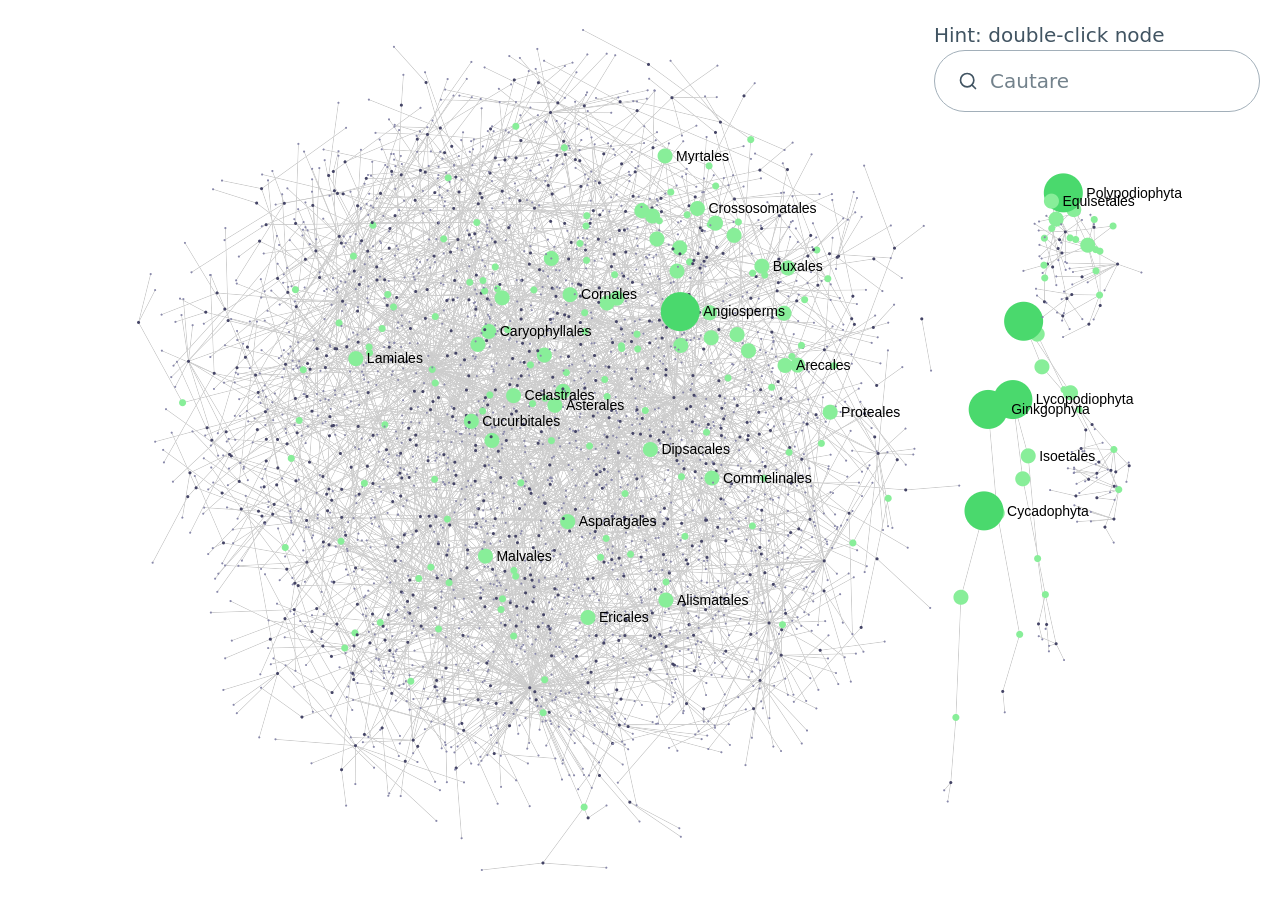
==== commit c03d772f: "Update plante index.html" ====
--- a/demo/plante/index.html
+++ b/demo/plante/index.html
@@ -8,8 +8,9 @@
     <link rel="shortcut icon" href="data:image/x-icon;," type="image/x-icon">             
     <style>
       html, body {
-	      height: 100%;
-	      margin: 0;
+	height: 100%;
+	margin: 0;
+	background-color: white;
       }
       #container {
         width: 100%;
